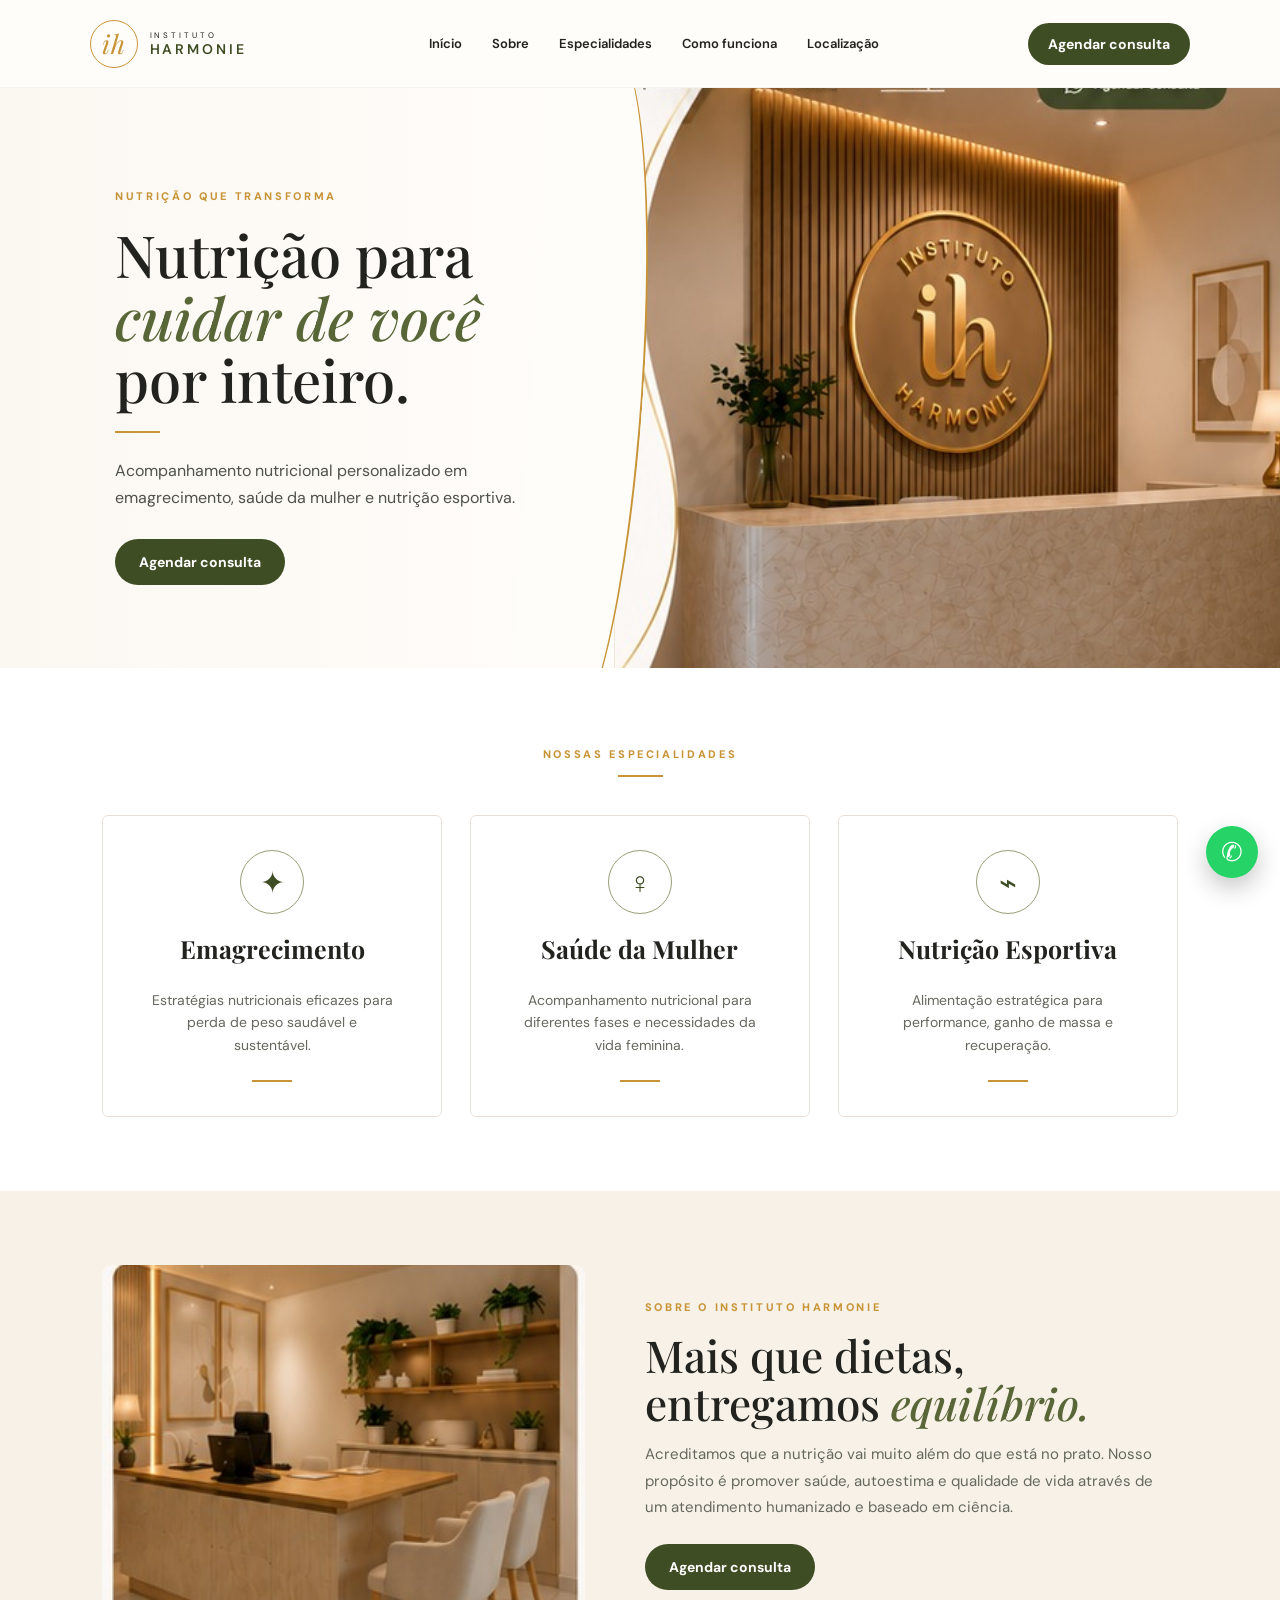
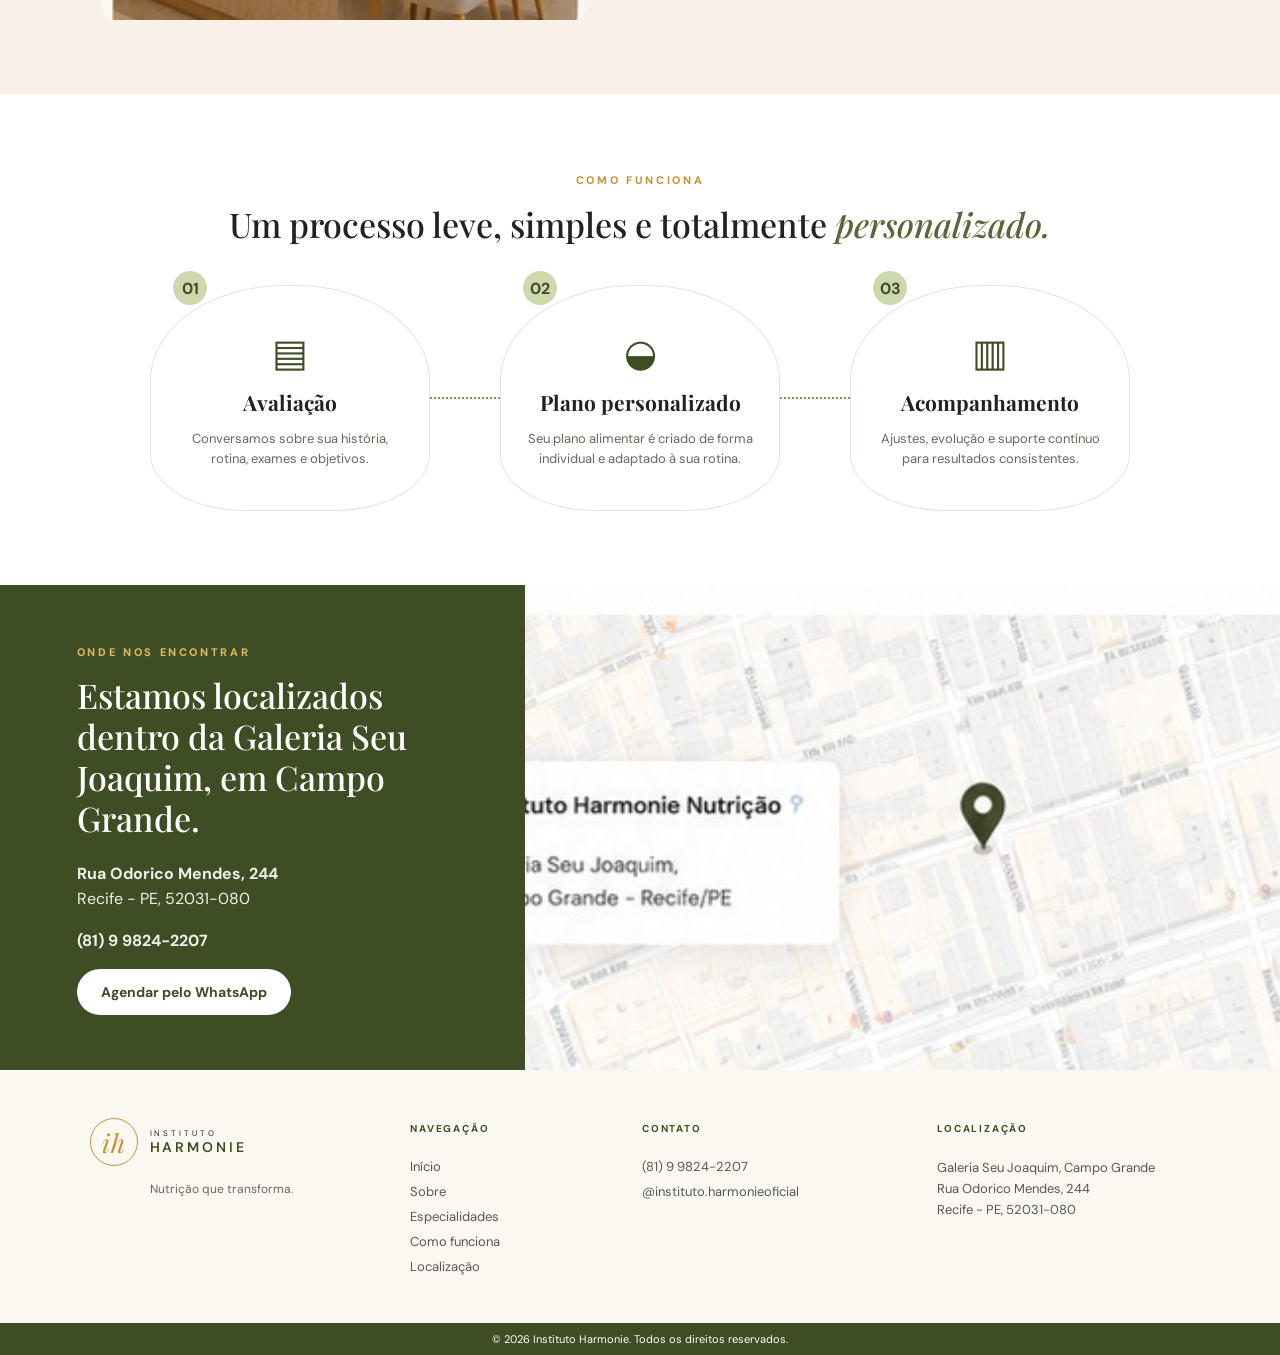
==== instituto-harmonie-site/index.html @ daac7745 "primeira versao instituto harmonie" ====
<!doctype html>
<html lang="pt-BR">
<head>
  <meta charset="utf-8" />
  <meta name="viewport" content="width=device-width, initial-scale=1" />
  <meta name="description" content="Instituto Harmonie — consultório de nutrição em Campo Grande, Recife. Emagrecimento, saúde da mulher e nutrição esportiva." />
  <title>Instituto Harmonie | Nutrição em Recife</title>
  <link rel="preconnect" href="https://fonts.googleapis.com">
  <link rel="preconnect" href="https://fonts.gstatic.com" crossorigin>
  <link href="https://fonts.googleapis.com/css2?family=DM+Sans:wght@400;500;600;700&family=Playfair+Display:ital,wght@0,500;0,600;1,500&display=swap" rel="stylesheet">
  <link rel="stylesheet" href="style.css" />
</head>
<body>
  <header class="topbar">
    <a class="brand" href="#inicio" aria-label="Instituto Harmonie">
      <span class="brand-mark">ih</span>
      <span class="brand-copy"><small>INSTITUTO</small><strong>HARMONIE</strong></span>
    </a>
    <nav class="nav" aria-label="Navegação principal">
      <a href="#inicio">Início</a>
      <a href="#sobre">Sobre</a>
      <a href="#especialidades">Especialidades</a>
      <a href="#processo">Como funciona</a>
      <a href="#localizacao">Localização</a>
    </nav>
    <a class="btn btn-dark btn-top" href="https://wa.me/5581998242207" target="_blank" rel="noopener">Agendar consulta</a>
    <button class="menu-btn" aria-label="Abrir menu" aria-expanded="false">☰</button>
  </header>

  <main>
    <section class="hero" id="inicio">
      <div class="hero-copy">
        <span class="eyebrow">NUTRIÇÃO QUE TRANSFORMA</span>
        <h1>Nutrição para <em>cuidar de você</em> por inteiro.</h1>
        <div class="gold-line"></div>
        <p>Acompanhamento nutricional personalizado em emagrecimento, saúde da mulher e nutrição esportiva.</p>
        <a class="btn btn-dark" href="https://wa.me/5581998242207" target="_blank" rel="noopener">Agendar consulta</a>
      </div>
      <div class="hero-media" role="img" aria-label="Recepção do Instituto Harmonie"></div>
    </section>

    <section class="section specialties" id="especialidades">
      <div class="section-title center">
        <span class="eyebrow">NOSSAS ESPECIALIDADES</span>
        <div class="gold-line center-line"></div>
      </div>
      <div class="cards">
        <article class="card">
          <div class="icon-ring">✦</div>
          <h3>Emagrecimento</h3>
          <p>Estratégias nutricionais eficazes para perda de peso saudável e sustentável.</p>
          <span class="mini-line"></span>
        </article>
        <article class="card">
          <div class="icon-ring">♀</div>
          <h3>Saúde da Mulher</h3>
          <p>Acompanhamento nutricional para diferentes fases e necessidades da vida feminina.</p>
          <span class="mini-line"></span>
        </article>
        <article class="card">
          <div class="icon-ring">⌁</div>
          <h3>Nutrição Esportiva</h3>
          <p>Alimentação estratégica para performance, ganho de massa e recuperação.</p>
          <span class="mini-line"></span>
        </article>
      </div>
    </section>

    <section class="section about" id="sobre">
      <div class="about-image" role="img" aria-label="Ambiente do consultório"></div>
      <div class="about-copy">
        <span class="eyebrow">SOBRE O INSTITUTO HARMONIE</span>
        <h2>Mais que dietas,<br>entregamos <em>equilíbrio.</em></h2>
        <p>Acreditamos que a nutrição vai muito além do que está no prato. Nosso propósito é promover saúde, autoestima e qualidade de vida através de um atendimento humanizado e baseado em ciência.</p>
        <a class="btn btn-dark" href="https://wa.me/5581998242207" target="_blank" rel="noopener">Agendar consulta</a>
      </div>
    </section>

    <section class="section process" id="processo">
      <div class="section-title center">
        <span class="eyebrow">COMO FUNCIONA</span>
        <h2>Um processo leve, simples e totalmente <em>personalizado.</em></h2>
      </div>
      <div class="steps">
        <article class="step">
          <span class="step-num">01</span>
          <div class="step-icon">▤</div>
          <h3>Avaliação</h3>
          <p>Conversamos sobre sua história, rotina, exames e objetivos.</p>
        </article>
        <span class="connector"></span>
        <article class="step">
          <span class="step-num">02</span>
          <div class="step-icon">◒</div>
          <h3>Plano personalizado</h3>
          <p>Seu plano alimentar é criado de forma individual e adaptado à sua rotina.</p>
        </article>
        <span class="connector"></span>
        <article class="step">
          <span class="step-num">03</span>
          <div class="step-icon">▥</div>
          <h3>Acompanhamento</h3>
          <p>Ajustes, evolução e suporte contínuo para resultados consistentes.</p>
        </article>
      </div>
    </section>

    <section class="location" id="localizacao">
      <div class="location-copy">
        <span class="eyebrow light">ONDE NOS ENCONTRAR</span>
        <h2>Estamos localizados dentro da Galeria Seu Joaquim, em Campo Grande.</h2>
        <p><strong>Rua Odorico Mendes, 244</strong><br>Recife - PE, 52031-080</p>
        <p><strong>(81) 9 9824-2207</strong></p>
        <a class="btn btn-light" href="https://wa.me/5581998242207" target="_blank" rel="noopener">Agendar pelo WhatsApp</a>
      </div>
      <a class="map" href="https://www.google.com/maps/search/?api=1&query=Rua+Odorico+Mendes+244+Recife+PE" target="_blank" rel="noopener" aria-label="Abrir localização no Google Maps"></a>
    </section>
  </main>

  <footer class="footer">
    <div class="footer-brand">
      <a class="brand" href="#inicio">
        <span class="brand-mark">ih</span>
        <span class="brand-copy"><small>INSTITUTO</small><strong>HARMONIE</strong></span>
      </a>
      <p>Nutrição que transforma.</p>
    </div>
    <div>
      <h4>NAVEGAÇÃO</h4>
      <a href="#inicio">Início</a><a href="#sobre">Sobre</a><a href="#especialidades">Especialidades</a><a href="#processo">Como funciona</a><a href="#localizacao">Localização</a>
    </div>
    <div>
      <h4>CONTATO</h4>
      <a href="https://wa.me/5581998242207" target="_blank" rel="noopener">(81) 9 9824-2207</a>
      <a href="https://www.instagram.com/instituto.harmonieoficial/" target="_blank" rel="noopener">@instituto.harmonieoficial</a>
    </div>
    <div>
      <h4>LOCALIZAÇÃO</h4>
      <p>Galeria Seu Joaquim, Campo Grande<br>Rua Odorico Mendes, 244<br>Recife - PE, 52031-080</p>
    </div>
  </footer>
  <div class="copyright">© <span id="year"></span> Instituto Harmonie. Todos os direitos reservados.</div>

  <a class="floating-wa" href="https://wa.me/5581998242207" target="_blank" rel="noopener" aria-label="WhatsApp">✆</a>

  <script src="script.js"></script>
</body>
</html>
---- instituto-harmonie-site/style.css ----
:root{
  --cream:#f7f1e7;
  --paper:#fffdf9;
  --olive:#3f4d24;
  --olive2:#596638;
  --gold:#c89438;
  --ink:#22231f;
  --muted:#66685f;
  --line:#e9e1d5;
}
*{box-sizing:border-box}
html{scroll-behavior:smooth}
body{margin:0;background:var(--paper);color:var(--ink);font-family:"DM Sans",Arial,sans-serif}
a{text-decoration:none;color:inherit}
img{max-width:100%}
.topbar{height:88px;display:flex;align-items:center;gap:28px;padding:0 7vw;background:rgba(255,253,249,.96);position:sticky;top:0;z-index:20;border-bottom:1px solid rgba(0,0,0,.04);backdrop-filter:blur(10px)}
.brand{display:flex;align-items:center;gap:12px;min-width:190px}.brand-mark{width:48px;height:48px;border:1.5px solid var(--gold);border-radius:50%;display:grid;place-items:center;font-family:"Playfair Display",serif;font-style:italic;font-size:26px;color:var(--gold)}.brand-copy{display:flex;flex-direction:column;letter-spacing:.18em}.brand-copy small{font-size:8px}.brand-copy strong{font-size:14px;font-weight:600;color:var(--olive)}
.nav{display:flex;justify-content:center;gap:30px;flex:1;font-size:13px;font-weight:600}.nav a:hover{color:var(--gold)}
.btn{display:inline-flex;align-items:center;justify-content:center;border-radius:999px;padding:14px 24px;font-size:14px;font-weight:700;transition:.2s ease}.btn:hover{transform:translateY(-1px);filter:brightness(1.05)}.btn-dark{background:var(--olive);color:white}.btn-light{background:white;color:var(--olive)}.btn-top{padding:12px 20px;white-space:nowrap}.menu-btn{display:none;background:none;border:0;font-size:24px}
.hero{min-height:580px;display:grid;grid-template-columns:1fr 1.08fr;background:linear-gradient(90deg,#fbf8f2 0%,#fffdfa 48%,#f0e7d8 48%);overflow:hidden}.hero-copy{padding:88px 5vw 70px 9vw;display:flex;flex-direction:column;align-items:flex-start;justify-content:center;position:relative}.hero-copy:after{content:"";position:absolute;right:-28px;top:-45px;width:110px;height:700px;background:var(--paper);border-right:2px solid var(--gold);border-radius:0 50% 50% 0;transform:rotate(4deg);z-index:2}.hero-media{background:url('assets/hero.jpg') center/cover no-repeat;min-height:580px}.eyebrow{font-size:11px;letter-spacing:.24em;font-weight:800;color:var(--gold)}.hero h1,.section h2,.location h2{font-family:"Playfair Display",serif;font-weight:500}.hero h1{font-size:58px;line-height:1.08;max-width:590px;margin:20px 0 18px}.hero em,.section em{color:var(--olive2);font-weight:500}.hero p{max-width:480px;line-height:1.7;color:#4f514b;margin:0 0 28px}.gold-line{width:45px;height:2px;background:var(--gold);margin:2px 0 24px}.center-line{margin:12px auto 0}.hero-copy>*{position:relative;z-index:3}
.section{padding:74px 8vw}.section-title.center{text-align:center}.specialties{background:#fff}.cards{display:grid;grid-template-columns:repeat(3,1fr);gap:28px;max-width:1110px;margin:38px auto 0}.card{border:1px solid var(--line);padding:34px 26px;text-align:center;background:#fff;border-radius:6px;min-height:250px;display:flex;flex-direction:column;align-items:center;justify-content:center}.icon-ring{width:64px;height:64px;border:1.5px solid #96a178;border-radius:50%;display:grid;place-items:center;color:var(--olive);font-size:30px}.card h3{font-family:"Playfair Display",serif;font-size:25px;margin:18px 0 10px}.card p{font-size:14px;line-height:1.6;color:var(--muted);max-width:250px}.mini-line{width:40px;height:2px;background:var(--gold);margin-top:10px}
.about{display:grid;grid-template-columns:.95fr 1.05fr;gap:60px;align-items:center;background:var(--cream)}.about-image{min-height:355px;background:url('assets/about.jpg') center/cover no-repeat;border-radius:10px}.about-copy{max-width:620px}.about-copy h2{font-size:44px;line-height:1.08;margin:15px 0}.about-copy p{font-size:15px;line-height:1.75;color:var(--muted);margin-bottom:24px}
.process{background:#fff}.process .section-title h2{font-size:34px;margin:12px 0 38px}.steps{display:grid;grid-template-columns:1fr 70px 1fr 70px 1fr;align-items:center;max-width:980px;margin:auto}.step{position:relative;border:1px solid #e3e3dc;border-radius:48% 48% 34% 34% / 42% 42% 25% 25%;padding:42px 24px 28px;text-align:center;min-height:220px}.step-num{position:absolute;top:-15px;left:22px;width:34px;height:34px;border-radius:50%;background:#cfd7ad;color:var(--olive);display:grid;place-items:center;font-weight:700}.step-icon{font-size:38px;color:var(--olive);margin-bottom:10px}.step h3{margin:6px 0 8px;font-family:"Playfair Display",serif;font-size:21px}.step p{font-size:13px;line-height:1.55;color:var(--muted)}.connector{height:2px;border-top:2px dotted #819064}
.location{display:grid;grid-template-columns:.82fr 1.18fr;min-height:340px;background:var(--olive);color:white}.location-copy{padding:55px 6vw}.eyebrow.light{color:#ddb863}.location h2{font-size:34px;line-height:1.2;max-width:510px;margin:14px 0 22px}.location p{line-height:1.6;color:#f0f0e9}.map{background:url('assets/map.jpg') center/cover no-repeat;display:block;min-height:340px}
.footer{display:grid;grid-template-columns:1.1fr .75fr 1fr 1fr;gap:42px;padding:48px 7vw;background:#fbf8f2}.footer h4{font-size:10px;letter-spacing:.18em;color:var(--olive);margin:4px 0 15px}.footer>div:not(.footer-brand){display:flex;flex-direction:column;gap:8px;font-size:13px;color:#555850}.footer p{margin:0;line-height:1.6}.footer-brand p{font-size:12px;color:var(--muted);margin:14px 0 0 60px}.copyright{text-align:center;background:var(--olive);color:white;font-size:11px;padding:9px}.floating-wa{position:fixed;right:22px;bottom:22px;width:52px;height:52px;border-radius:50%;display:grid;place-items:center;background:#25d366;color:white;font-size:26px;box-shadow:0 10px 25px rgba(0,0,0,.22);z-index:30}
@media(max-width:980px){.nav,.btn-top{display:none}.menu-btn{display:block;margin-left:auto}.topbar{height:auto;min-height:76px;flex-wrap:wrap;padding:12px 5vw}.nav.open{display:flex;width:100%;order:4;flex-direction:column;gap:10px;padding:12px 0 6px}.hero{grid-template-columns:1fr}.hero-copy{padding:70px 8vw}.hero-copy:after{display:none}.hero h1{font-size:46px}.hero-media{min-height:420px;order:-1}.cards{grid-template-columns:1fr}.about{grid-template-columns:1fr}.steps{grid-template-columns:1fr;gap:30px}.connector{display:none}.location{grid-template-columns:1fr}.footer{grid-template-columns:1fr 1fr}.footer-brand p{margin-left:0}}
@media(max-width:620px){.brand{min-width:auto}.brand-mark{width:42px;height:42px}.brand-copy strong{font-size:12px}.hero-media{min-height:300px}.hero-copy{padding:48px 7vw 55px}.hero h1{font-size:39px}.section{padding:58px 6vw}.about-copy h2,.location h2{font-size:32px}.process .section-title h2{font-size:29px}.footer{grid-template-columns:1fr}.cards{gap:16px}.location-copy{padding:48px 7vw}}
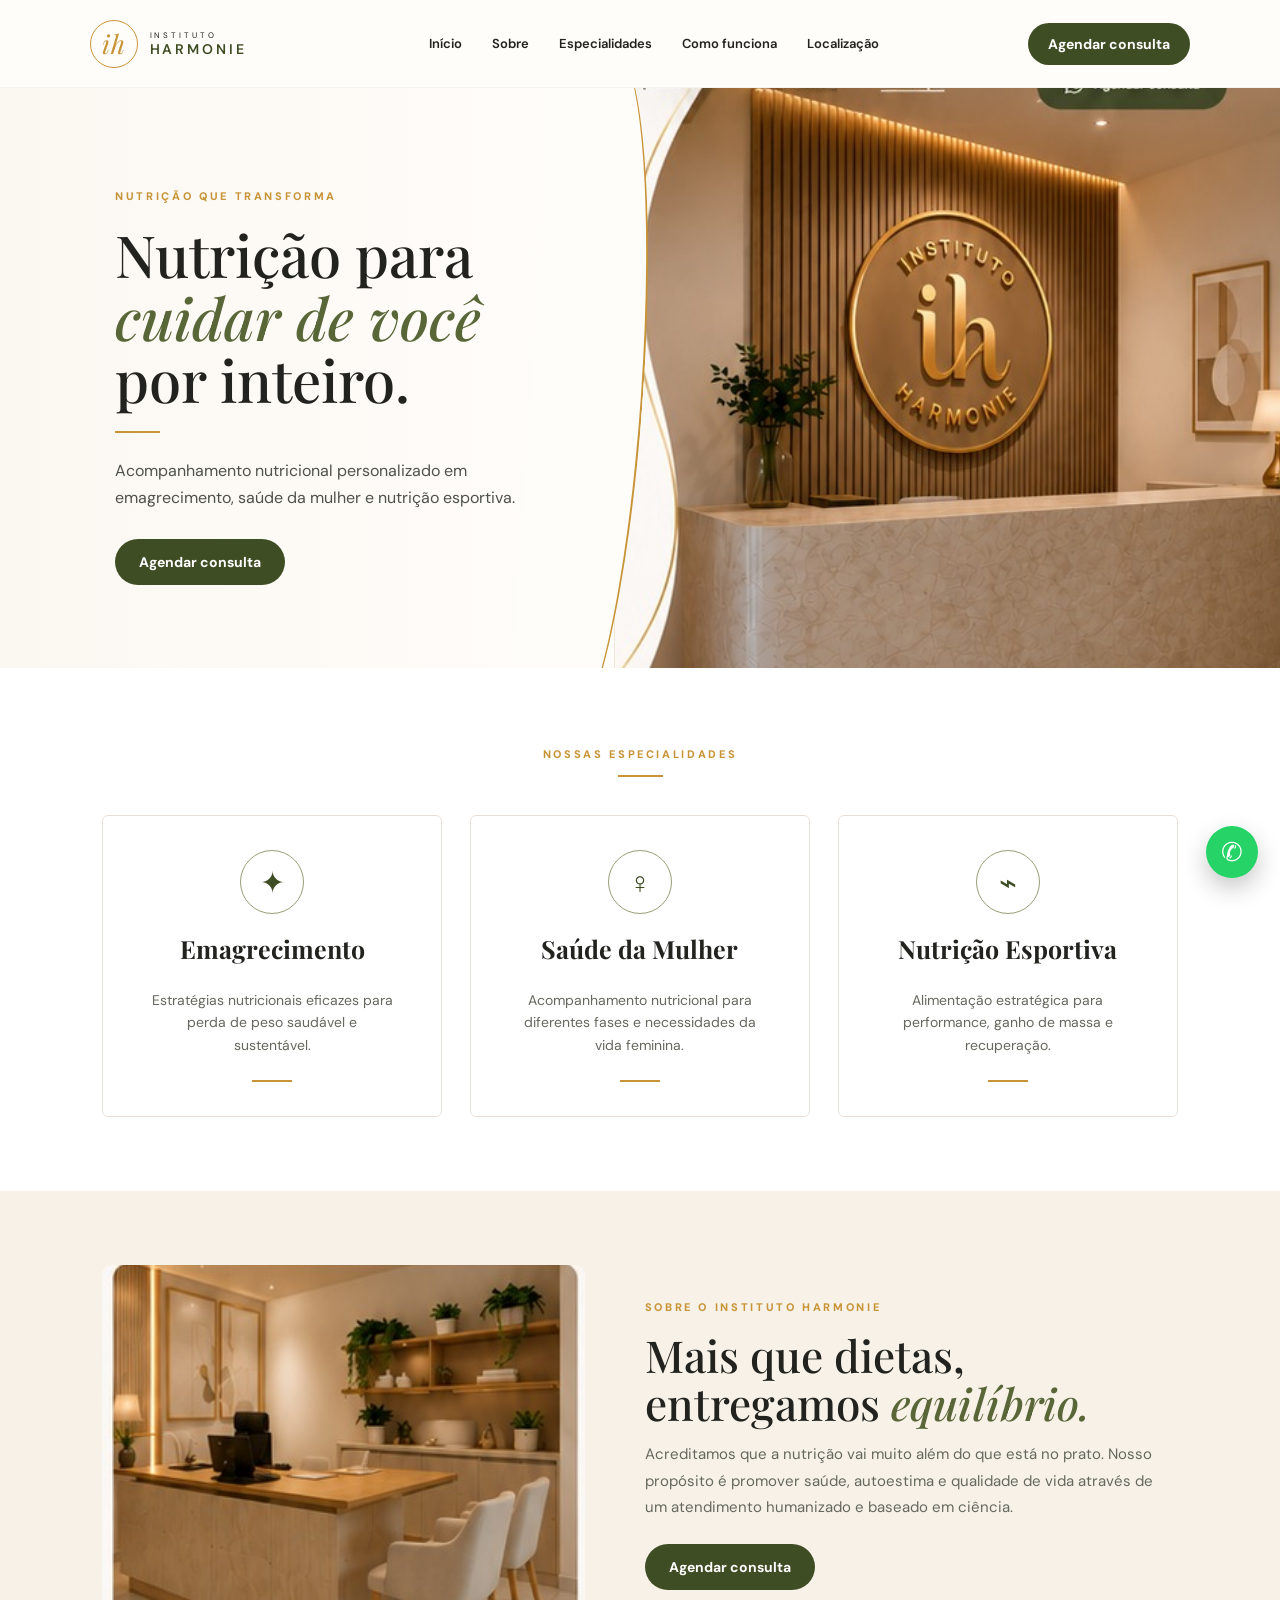
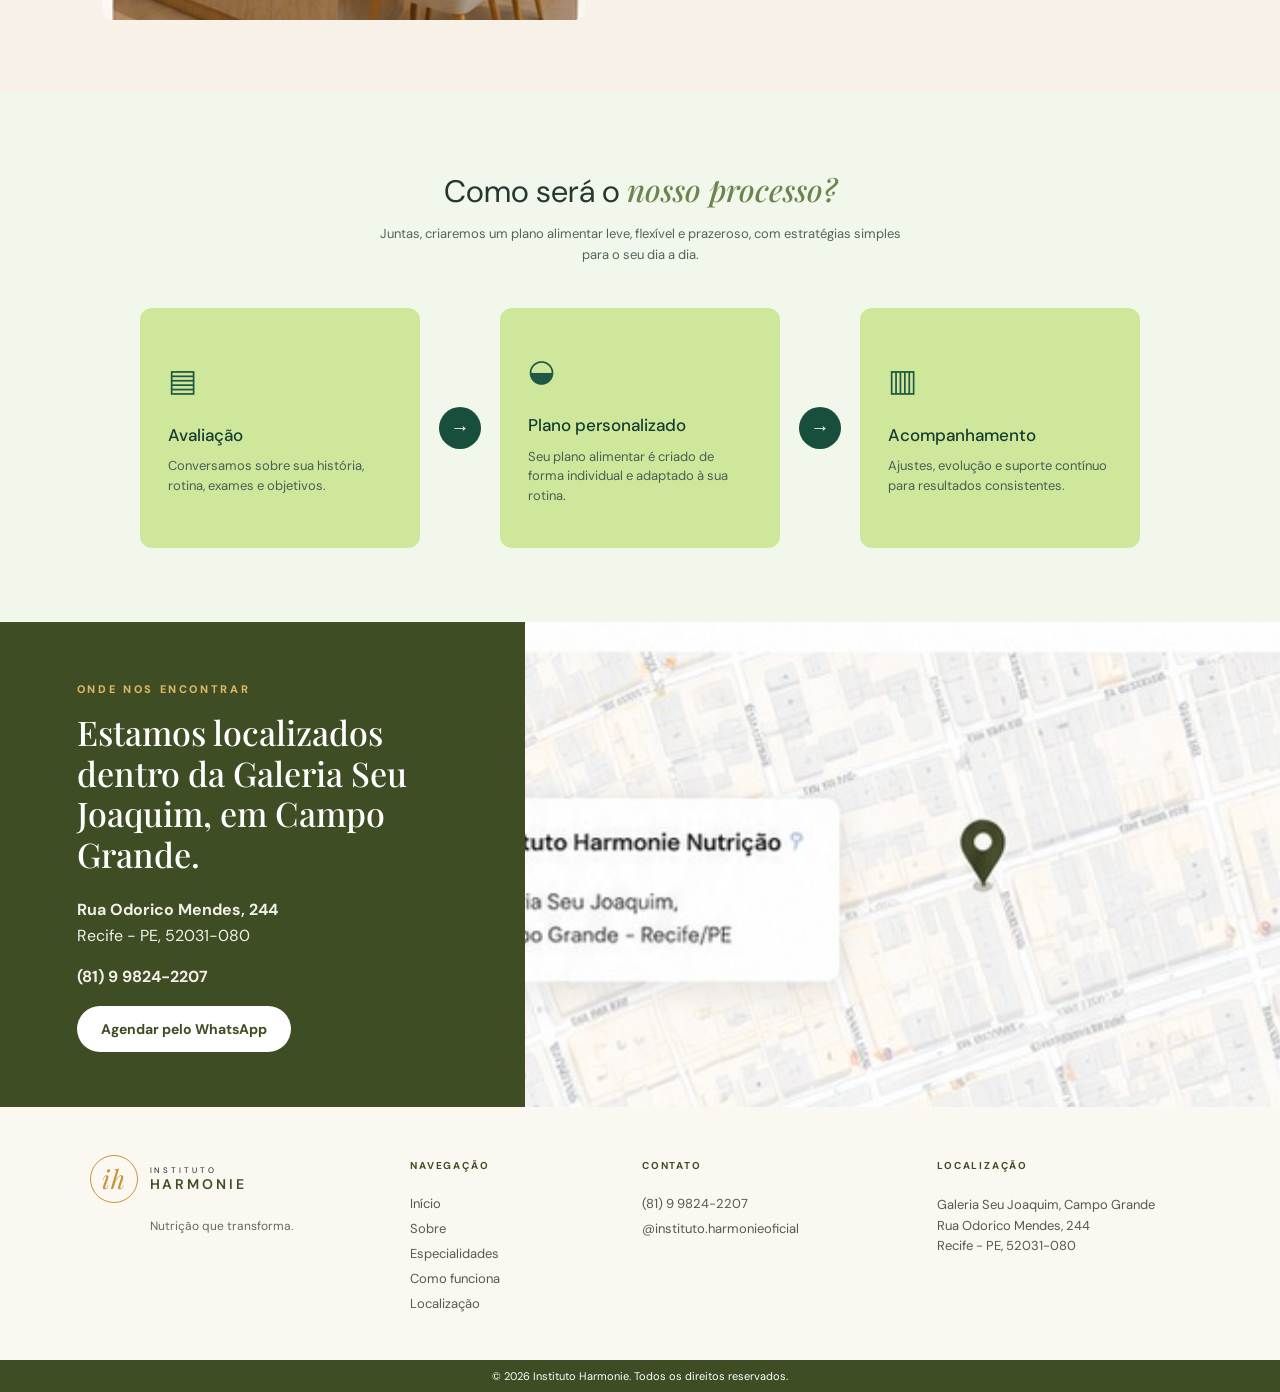
==== commit 64d0d543: "atualiza secao processo" ====
--- a/instituto-harmonie-site/index.html
+++ b/instituto-harmonie-site/index.html
@@ -78,8 +78,11 @@
 
     <section class="section process" id="processo">
       <div class="section-title center">
-        <span class="eyebrow">COMO FUNCIONA</span>
-        <h2>Um processo leve, simples e totalmente <em>personalizado.</em></h2>
+       <h2>Como será o <em>nosso processo?</em></h2>
+<p class="process-intro">
+  Juntas, criaremos um plano alimentar leve, flexível e prazeroso,
+  com estratégias simples para o seu dia a dia.
+</p>
       </div>
       <div class="steps">
         <article class="step">
--- a/instituto-harmonie-site/style.css
+++ b/instituto-harmonie-site/style.css
@@ -8,20 +8,686 @@
   --muted:#66685f;
   --line:#e9e1d5;
 }
-*{box-sizing:border-box}
-html{scroll-behavior:smooth}
-body{margin:0;background:var(--paper);color:var(--ink);font-family:"DM Sans",Arial,sans-serif}
-a{text-decoration:none;color:inherit}
-img{max-width:100%}
-.topbar{height:88px;display:flex;align-items:center;gap:28px;padding:0 7vw;background:rgba(255,253,249,.96);position:sticky;top:0;z-index:20;border-bottom:1px solid rgba(0,0,0,.04);backdrop-filter:blur(10px)}
-.brand{display:flex;align-items:center;gap:12px;min-width:190px}.brand-mark{width:48px;height:48px;border:1.5px solid var(--gold);border-radius:50%;display:grid;place-items:center;font-family:"Playfair Display",serif;font-style:italic;font-size:26px;color:var(--gold)}.brand-copy{display:flex;flex-direction:column;letter-spacing:.18em}.brand-copy small{font-size:8px}.brand-copy strong{font-size:14px;font-weight:600;color:var(--olive)}
-.nav{display:flex;justify-content:center;gap:30px;flex:1;font-size:13px;font-weight:600}.nav a:hover{color:var(--gold)}
-.btn{display:inline-flex;align-items:center;justify-content:center;border-radius:999px;padding:14px 24px;font-size:14px;font-weight:700;transition:.2s ease}.btn:hover{transform:translateY(-1px);filter:brightness(1.05)}.btn-dark{background:var(--olive);color:white}.btn-light{background:white;color:var(--olive)}.btn-top{padding:12px 20px;white-space:nowrap}.menu-btn{display:none;background:none;border:0;font-size:24px}
-.hero{min-height:580px;display:grid;grid-template-columns:1fr 1.08fr;background:linear-gradient(90deg,#fbf8f2 0%,#fffdfa 48%,#f0e7d8 48%);overflow:hidden}.hero-copy{padding:88px 5vw 70px 9vw;display:flex;flex-direction:column;align-items:flex-start;justify-content:center;position:relative}.hero-copy:after{content:"";position:absolute;right:-28px;top:-45px;width:110px;height:700px;background:var(--paper);border-right:2px solid var(--gold);border-radius:0 50% 50% 0;transform:rotate(4deg);z-index:2}.hero-media{background:url('assets/hero.jpg') center/cover no-repeat;min-height:580px}.eyebrow{font-size:11px;letter-spacing:.24em;font-weight:800;color:var(--gold)}.hero h1,.section h2,.location h2{font-family:"Playfair Display",serif;font-weight:500}.hero h1{font-size:58px;line-height:1.08;max-width:590px;margin:20px 0 18px}.hero em,.section em{color:var(--olive2);font-weight:500}.hero p{max-width:480px;line-height:1.7;color:#4f514b;margin:0 0 28px}.gold-line{width:45px;height:2px;background:var(--gold);margin:2px 0 24px}.center-line{margin:12px auto 0}.hero-copy>*{position:relative;z-index:3}
-.section{padding:74px 8vw}.section-title.center{text-align:center}.specialties{background:#fff}.cards{display:grid;grid-template-columns:repeat(3,1fr);gap:28px;max-width:1110px;margin:38px auto 0}.card{border:1px solid var(--line);padding:34px 26px;text-align:center;background:#fff;border-radius:6px;min-height:250px;display:flex;flex-direction:column;align-items:center;justify-content:center}.icon-ring{width:64px;height:64px;border:1.5px solid #96a178;border-radius:50%;display:grid;place-items:center;color:var(--olive);font-size:30px}.card h3{font-family:"Playfair Display",serif;font-size:25px;margin:18px 0 10px}.card p{font-size:14px;line-height:1.6;color:var(--muted);max-width:250px}.mini-line{width:40px;height:2px;background:var(--gold);margin-top:10px}
-.about{display:grid;grid-template-columns:.95fr 1.05fr;gap:60px;align-items:center;background:var(--cream)}.about-image{min-height:355px;background:url('assets/about.jpg') center/cover no-repeat;border-radius:10px}.about-copy{max-width:620px}.about-copy h2{font-size:44px;line-height:1.08;margin:15px 0}.about-copy p{font-size:15px;line-height:1.75;color:var(--muted);margin-bottom:24px}
-.process{background:#fff}.process .section-title h2{font-size:34px;margin:12px 0 38px}.steps{display:grid;grid-template-columns:1fr 70px 1fr 70px 1fr;align-items:center;max-width:980px;margin:auto}.step{position:relative;border:1px solid #e3e3dc;border-radius:48% 48% 34% 34% / 42% 42% 25% 25%;padding:42px 24px 28px;text-align:center;min-height:220px}.step-num{position:absolute;top:-15px;left:22px;width:34px;height:34px;border-radius:50%;background:#cfd7ad;color:var(--olive);display:grid;place-items:center;font-weight:700}.step-icon{font-size:38px;color:var(--olive);margin-bottom:10px}.step h3{margin:6px 0 8px;font-family:"Playfair Display",serif;font-size:21px}.step p{font-size:13px;line-height:1.55;color:var(--muted)}.connector{height:2px;border-top:2px dotted #819064}
-.location{display:grid;grid-template-columns:.82fr 1.18fr;min-height:340px;background:var(--olive);color:white}.location-copy{padding:55px 6vw}.eyebrow.light{color:#ddb863}.location h2{font-size:34px;line-height:1.2;max-width:510px;margin:14px 0 22px}.location p{line-height:1.6;color:#f0f0e9}.map{background:url('assets/map.jpg') center/cover no-repeat;display:block;min-height:340px}
-.footer{display:grid;grid-template-columns:1.1fr .75fr 1fr 1fr;gap:42px;padding:48px 7vw;background:#fbf8f2}.footer h4{font-size:10px;letter-spacing:.18em;color:var(--olive);margin:4px 0 15px}.footer>div:not(.footer-brand){display:flex;flex-direction:column;gap:8px;font-size:13px;color:#555850}.footer p{margin:0;line-height:1.6}.footer-brand p{font-size:12px;color:var(--muted);margin:14px 0 0 60px}.copyright{text-align:center;background:var(--olive);color:white;font-size:11px;padding:9px}.floating-wa{position:fixed;right:22px;bottom:22px;width:52px;height:52px;border-radius:50%;display:grid;place-items:center;background:#25d366;color:white;font-size:26px;box-shadow:0 10px 25px rgba(0,0,0,.22);z-index:30}
-@media(max-width:980px){.nav,.btn-top{display:none}.menu-btn{display:block;margin-left:auto}.topbar{height:auto;min-height:76px;flex-wrap:wrap;padding:12px 5vw}.nav.open{display:flex;width:100%;order:4;flex-direction:column;gap:10px;padding:12px 0 6px}.hero{grid-template-columns:1fr}.hero-copy{padding:70px 8vw}.hero-copy:after{display:none}.hero h1{font-size:46px}.hero-media{min-height:420px;order:-1}.cards{grid-template-columns:1fr}.about{grid-template-columns:1fr}.steps{grid-template-columns:1fr;gap:30px}.connector{display:none}.location{grid-template-columns:1fr}.footer{grid-template-columns:1fr 1fr}.footer-brand p{margin-left:0}}
-@media(max-width:620px){.brand{min-width:auto}.brand-mark{width:42px;height:42px}.brand-copy strong{font-size:12px}.hero-media{min-height:300px}.hero-copy{padding:48px 7vw 55px}.hero h1{font-size:39px}.section{padding:58px 6vw}.about-copy h2,.location h2{font-size:32px}.process .section-title h2{font-size:29px}.footer{grid-template-columns:1fr}.cards{gap:16px}.location-copy{padding:48px 7vw}}
+
+*{
+  box-sizing:border-box;
+}
+
+html{
+  scroll-behavior:smooth;
+}
+
+body{
+  margin:0;
+  background:var(--paper);
+  color:var(--ink);
+  font-family:"DM Sans",Arial,sans-serif;
+}
+
+a{
+  text-decoration:none;
+  color:inherit;
+}
+
+img{
+  max-width:100%;
+}
+
+/* HEADER */
+
+.topbar{
+  height:88px;
+  display:flex;
+  align-items:center;
+  gap:28px;
+  padding:0 7vw;
+  background:rgba(255,253,249,.96);
+  position:sticky;
+  top:0;
+  z-index:20;
+  border-bottom:1px solid rgba(0,0,0,.04);
+  backdrop-filter:blur(10px);
+}
+
+.brand{
+  display:flex;
+  align-items:center;
+  gap:12px;
+  min-width:190px;
+}
+
+.brand-mark{
+  width:48px;
+  height:48px;
+  border:1.5px solid var(--gold);
+  border-radius:50%;
+  display:grid;
+  place-items:center;
+  font-family:"Playfair Display",serif;
+  font-style:italic;
+  font-size:26px;
+  color:var(--gold);
+}
+
+.brand-copy{
+  display:flex;
+  flex-direction:column;
+  letter-spacing:.18em;
+}
+
+.brand-copy small{
+  font-size:8px;
+}
+
+.brand-copy strong{
+  font-size:14px;
+  font-weight:600;
+  color:var(--olive);
+}
+
+.nav{
+  display:flex;
+  justify-content:center;
+  gap:30px;
+  flex:1;
+  font-size:13px;
+  font-weight:600;
+}
+
+.nav a:hover{
+  color:var(--gold);
+}
+
+.btn{
+  display:inline-flex;
+  align-items:center;
+  justify-content:center;
+  border-radius:999px;
+  padding:14px 24px;
+  font-size:14px;
+  font-weight:700;
+  transition:.2s ease;
+}
+
+.btn:hover{
+  transform:translateY(-1px);
+  filter:brightness(1.05);
+}
+
+.btn-dark{
+  background:var(--olive);
+  color:white;
+}
+
+.btn-light{
+  background:white;
+  color:var(--olive);
+}
+
+.btn-top{
+  padding:12px 20px;
+  white-space:nowrap;
+}
+
+.menu-btn{
+  display:none;
+  background:none;
+  border:0;
+  font-size:24px;
+}
+
+/* HERO */
+
+.hero{
+  min-height:580px;
+  display:grid;
+  grid-template-columns:1fr 1.08fr;
+  background:linear-gradient(
+    90deg,
+    #fbf8f2 0%,
+    #fffdfa 48%,
+    #f0e7d8 48%
+  );
+  overflow:hidden;
+}
+
+.hero-copy{
+  padding:88px 5vw 70px 9vw;
+  display:flex;
+  flex-direction:column;
+  align-items:flex-start;
+  justify-content:center;
+  position:relative;
+}
+
+.hero-copy:after{
+  content:"";
+  position:absolute;
+  right:-28px;
+  top:-45px;
+  width:110px;
+  height:700px;
+  background:var(--paper);
+  border-right:2px solid var(--gold);
+  border-radius:0 50% 50% 0;
+  transform:rotate(4deg);
+  z-index:2;
+}
+
+.hero-media{
+  background:url('assets/hero.jpg') center/cover no-repeat;
+  min-height:580px;
+}
+
+.eyebrow{
+  font-size:11px;
+  letter-spacing:.24em;
+  font-weight:800;
+  color:var(--gold);
+}
+
+.hero h1,
+.section h2,
+.location h2{
+  font-family:"Playfair Display",serif;
+  font-weight:500;
+}
+
+.hero h1{
+  font-size:58px;
+  line-height:1.08;
+  max-width:590px;
+  margin:20px 0 18px;
+}
+
+.hero em,
+.section em{
+  color:var(--olive2);
+  font-weight:500;
+}
+
+.hero p{
+  max-width:480px;
+  line-height:1.7;
+  color:#4f514b;
+  margin:0 0 28px;
+}
+
+.gold-line{
+  width:45px;
+  height:2px;
+  background:var(--gold);
+  margin:2px 0 24px;
+}
+
+.center-line{
+  margin:12px auto 0;
+}
+
+.hero-copy > *{
+  position:relative;
+  z-index:3;
+}
+
+/* SEÇÕES */
+
+.section{
+  padding:74px 8vw;
+}
+
+.section-title.center{
+  text-align:center;
+}
+
+/* ESPECIALIDADES */
+
+.specialties{
+  background:#fff;
+}
+
+.cards{
+  display:grid;
+  grid-template-columns:repeat(3,1fr);
+  gap:28px;
+  max-width:1110px;
+  margin:38px auto 0;
+}
+
+.card{
+  border:1px solid var(--line);
+  padding:34px 26px;
+  text-align:center;
+  background:#fff;
+  border-radius:6px;
+  min-height:250px;
+  display:flex;
+  flex-direction:column;
+  align-items:center;
+  justify-content:center;
+}
+
+.icon-ring{
+  width:64px;
+  height:64px;
+  border:1.5px solid #96a178;
+  border-radius:50%;
+  display:grid;
+  place-items:center;
+  color:var(--olive);
+  font-size:30px;
+}
+
+.card h3{
+  font-family:"Playfair Display",serif;
+  font-size:25px;
+  margin:18px 0 10px;
+}
+
+.card p{
+  font-size:14px;
+  line-height:1.6;
+  color:var(--muted);
+  max-width:250px;
+}
+
+.mini-line{
+  width:40px;
+  height:2px;
+  background:var(--gold);
+  margin-top:10px;
+}
+
+/* SOBRE */
+
+.about{
+  display:grid;
+  grid-template-columns:.95fr 1.05fr;
+  gap:60px;
+  align-items:center;
+  background:var(--cream);
+}
+
+.about-image{
+  min-height:355px;
+  background:url('assets/about.jpg') center/cover no-repeat;
+  border-radius:10px;
+}
+
+.about-copy{
+  max-width:620px;
+}
+
+.about-copy h2{
+  font-size:44px;
+  line-height:1.08;
+  margin:15px 0;
+}
+
+.about-copy p{
+  font-size:15px;
+  line-height:1.75;
+  color:var(--muted);
+  margin-bottom:24px;
+}
+
+/* PROCESSO */
+
+.process{
+  background:#f1f7ea;
+  padding:74px 8vw;
+}
+
+.process .section-title{
+  text-align:center;
+  margin-bottom:42px;
+}
+
+.process .section-title .eyebrow{
+  display:none;
+}
+
+.process .section-title h2{
+  font-family:"DM Sans",Arial,sans-serif;
+  font-size:31px;
+  font-weight:400;
+  margin:0 auto;
+  color:#26372f;
+  max-width:650px;
+}
+
+.process .section-title h2 em{
+  font-family:"Playfair Display",serif;
+  color:#6d8451;
+  font-weight:500;
+}
+
+.process-intro{
+  max-width:540px;
+  margin:12px auto 0;
+  font-size:13px;
+  line-height:1.6;
+  color:#53635a;
+}
+
+.steps{
+  display:grid;
+  grid-template-columns:1fr 56px 1fr 56px 1fr;
+  align-items:center;
+  gap:12px;
+  max-width:1000px;
+  margin:auto;
+}
+
+.step{
+  position:relative;
+  min-height:240px;
+  background:#cfe79b;
+  border:none;
+  border-radius:12px;
+  padding:35px 28px;
+  text-align:left;
+  display:flex;
+  flex-direction:column;
+  justify-content:center;
+}
+
+.step-num{
+  display:none;
+}
+
+.step-icon{
+  font-size:31px;
+  color:#1f5944;
+  margin-bottom:24px;
+}
+
+.step h3{
+  margin:0 0 10px;
+  font-family:"DM Sans",Arial,sans-serif;
+  font-size:17px;
+  line-height:1.25;
+  font-weight:500;
+  color:#173d31;
+}
+
+.step p{
+  margin:0;
+  font-size:13px;
+  line-height:1.5;
+  color:#486053;
+}
+
+.connector{
+  width:42px;
+  height:42px;
+  border:none;
+  border-radius:50%;
+  background:#174f3c;
+  position:relative;
+  justify-self:center;
+}
+
+.connector::after{
+  content:"→";
+  position:absolute;
+  inset:0;
+  display:grid;
+  place-items:center;
+  color:white;
+  font-size:19px;
+  font-family:Arial,sans-serif;
+}
+
+/* LOCALIZAÇÃO */
+
+.location{
+  display:grid;
+  grid-template-columns:.82fr 1.18fr;
+  min-height:340px;
+  background:var(--olive);
+  color:white;
+}
+
+.location-copy{
+  padding:55px 6vw;
+}
+
+.eyebrow.light{
+  color:#ddb863;
+}
+
+.location h2{
+  font-size:34px;
+  line-height:1.2;
+  max-width:510px;
+  margin:14px 0 22px;
+}
+
+.location p{
+  line-height:1.6;
+  color:#f0f0e9;
+}
+
+.map{
+  background:url('assets/map.jpg') center/cover no-repeat;
+  display:block;
+  min-height:340px;
+}
+
+/* FOOTER */
+
+.footer{
+  display:grid;
+  grid-template-columns:1.1fr .75fr 1fr 1fr;
+  gap:42px;
+  padding:48px 7vw;
+  background:#fbf8f2;
+}
+
+.footer h4{
+  font-size:10px;
+  letter-spacing:.18em;
+  color:var(--olive);
+  margin:4px 0 15px;
+}
+
+.footer > div:not(.footer-brand){
+  display:flex;
+  flex-direction:column;
+  gap:8px;
+  font-size:13px;
+  color:#555850;
+}
+
+.footer p{
+  margin:0;
+  line-height:1.6;
+}
+
+.footer-brand p{
+  font-size:12px;
+  color:var(--muted);
+  margin:14px 0 0 60px;
+}
+
+.copyright{
+  text-align:center;
+  background:var(--olive);
+  color:white;
+  font-size:11px;
+  padding:9px;
+}
+
+/* WHATSAPP */
+
+.floating-wa{
+  position:fixed;
+  right:22px;
+  bottom:22px;
+  width:52px;
+  height:52px;
+  border-radius:50%;
+  display:grid;
+  place-items:center;
+  background:#25d366;
+  color:white;
+  font-size:26px;
+  box-shadow:0 10px 25px rgba(0,0,0,.22);
+  z-index:30;
+}
+
+/* TABLET */
+
+@media(max-width:980px){
+
+  .nav,
+  .btn-top{
+    display:none;
+  }
+
+  .menu-btn{
+    display:block;
+    margin-left:auto;
+  }
+
+  .topbar{
+    height:auto;
+    min-height:76px;
+    flex-wrap:wrap;
+    padding:12px 5vw;
+  }
+
+  .nav.open{
+    display:flex;
+    width:100%;
+    order:4;
+    flex-direction:column;
+    gap:10px;
+    padding:12px 0 6px;
+  }
+
+  .hero{
+    grid-template-columns:1fr;
+  }
+
+  .hero-copy{
+    padding:70px 8vw;
+  }
+
+  .hero-copy:after{
+    display:none;
+  }
+
+  .hero h1{
+    font-size:46px;
+  }
+
+  .hero-media{
+    min-height:420px;
+    order:-1;
+  }
+
+  .cards{
+    grid-template-columns:1fr;
+  }
+
+  .about{
+    grid-template-columns:1fr;
+  }
+
+  .steps{
+    grid-template-columns:1fr;
+    gap:18px;
+    max-width:420px;
+  }
+
+  .connector{
+    display:block;
+    transform:rotate(90deg);
+  }
+
+  .step{
+    min-height:auto;
+    padding:30px 26px;
+  }
+
+  .location{
+    grid-template-columns:1fr;
+  }
+
+  .footer{
+    grid-template-columns:1fr 1fr;
+  }
+
+  .footer-brand p{
+    margin-left:0;
+  }
+}
+
+/* CELULAR */
+
+@media(max-width:620px){
+
+  .brand{
+    min-width:auto;
+  }
+
+  .brand-mark{
+    width:42px;
+    height:42px;
+  }
+
+  .brand-copy strong{
+    font-size:12px;
+  }
+
+  .hero-media{
+    min-height:300px;
+  }
+
+  .hero-copy{
+    padding:48px 7vw 55px;
+  }
+
+  .hero h1{
+    font-size:39px;
+  }
+
+  .section{
+    padding:58px 6vw;
+  }
+
+  .about-copy h2,
+  .location h2{
+    font-size:32px;
+  }
+
+  .process{
+    padding:58px 6vw;
+  }
+
+  .process .section-title h2{
+    font-size:29px;
+  }
+
+  .process-intro{
+    font-size:13px;
+    padding:0 8px;
+  }
+
+  .step{
+    padding:28px 24px;
+  }
+
+  .footer{
+    grid-template-columns:1fr;
+  }
+
+  .cards{
+    gap:16px;
+  }
+
+  .location-copy{
+    padding:48px 7vw;
+  }
+}
